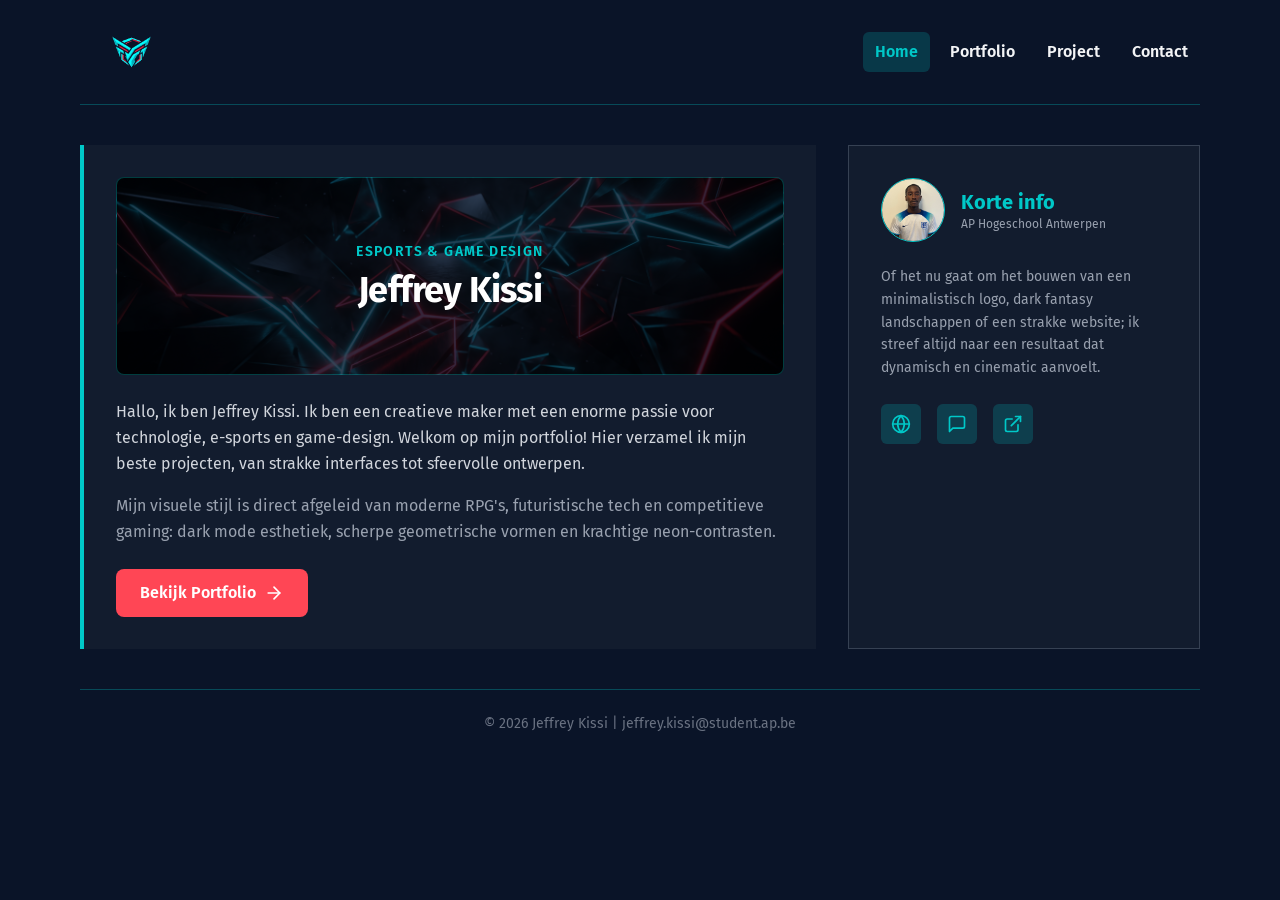
==== Index.html @ b71b8e75 "Eerste versie van mijn portfolio" ====
<!DOCTYPE html>
<html lang="nl-BE">
<head>
    <meta charset="UTF-8">
    <meta name="viewport" content="width=device-width, initial-scale=1.0">
    <title>Jeffrey Kissi - Portfolio Systeem- en Netwerkbeheer</title>
    <meta name="description" content="Portfolio van Jeffrey Kissi, student systeem- en netwerkbeheer aan AP Hogeschool met een passie voor tech, netwerken en game-design.">
    <link rel="preconnect" href="https://fonts.googleapis.com">
    <link rel="preconnect" href="https://fonts.gstatic.com" crossorigin>
    <link href="https://fonts.googleapis.com/css2?family=Fira+Sans:wght@400;600;700&display=swap" rel="stylesheet">
    <link rel="stylesheet" href="css/tailwind.css">
    <link rel="stylesheet" href="css/style.css">
</head>
<body>
    <a href="#inhoud" class="sr-only focus:not-sr-only focus:absolute focus:left-2 focus:top-2 focus:rounded-lg focus:bg-[#00C8C8] focus:px-4 focus:py-2 focus:font-bold focus:text-[#0A1428] focus-visible:outline-2 focus-visible:outline-offset-2 focus-visible:outline-white">
        Ga naar de inhoud
    </a>
    
    <div class="max-w-6xl mx-auto px-4">

        <header class="flex flex-wrap items-center justify-between py-6 border-b border-[#00C8C8]/30">
            <a href="index.html" class="rounded-md focus-visible:outline-2 focus-visible:outline-offset-2 focus-visible:outline-[#00C8C8]">
                <img src="images/logo.png" alt="Logo van Jeffrey Kissi" width="200" height="100" class="h-14 w-auto object-contain">
            </a>
            
            <input type="checkbox" id="menu-knop" class="peer sr-only">
            <label for="menu-knop" class="cursor-pointer border border-[#00C8C8] px-3 py-2 text-[#00C8C8] peer-focus-visible:outline-2 peer-focus-visible:outline-offset-2 peer-focus-visible:outline-[#00C8C8] md:hidden">
                Menu
            </label>

            <nav aria-label="Hoofdmenu" class="hidden w-full peer-checked:block md:block md:w-auto mt-4 md:mt-0">
                <ul class="flex flex-col md:flex-row md:gap-2 font-semibold">
                    <li>
                        <a href="index.html" aria-current="page" class="block px-3 py-2 rounded-md bg-[#00C8C8]/20 text-[#00C8C8] focus-visible:outline-2 focus-visible:outline-offset-2 focus-visible:outline-[#00C8C8]">Home</a>
                    </li>
                    <li>
                        <a href="portfolio.html" class="block px-3 py-2 rounded-md hover:bg-gray-800 hover:text-[#00C8C8] focus-visible:outline-2 focus-visible:outline-offset-2 focus-visible:outline-[#00C8C8]">Portfolio</a>
                    </li>
                    <li>
                        <a href="project.html" class="block px-3 py-2 rounded-md hover:bg-gray-800 hover:text-[#00C8C8] focus-visible:outline-2 focus-visible:outline-offset-2 focus-visible:outline-[#00C8C8]">Project</a>
                    </li>
                    <li>
                        <a href="contact.html" class="block px-3 py-2 rounded-md hover:bg-gray-800 hover:text-[#00C8C8] focus-visible:outline-2 focus-visible:outline-offset-2 focus-visible:outline-[#00C8C8]">Contact</a>
                    </li>
                </ul>
            </nav>
        </header>

        <div class="grid grid-cols-1 md:grid-cols-3 gap-8 py-10">
            
            <main id="inhoud" class="md:col-span-2 bg-gray-800/40 p-8 border-l-4 border-[#00C8C8]">
                <div class="bg-[url(../images/sfeerbeeld3.jpg)] bg-cover bg-center bg-gray-700 bg-blend-multiply px-6 py-16 mb-6 text-center border border-[#00C8C8]/30 rounded-lg">
                    <p class="text-sm font-semibold uppercase tracking-widest text-[#00C8C8] mb-2">Esports &amp; Game Design</p>
                    <h1 class="text-4xl font-bold tracking-tight text-white">Jeffrey Kissi</h1>
                </div>

                <p class="text-gray-300 leading-relaxed mb-4">
                    Hallo, ik ben Jeffrey Kissi. Ik ben een creatieve maker met een enorme passie voor technologie, e-sports en game-design. Welkom op mijn portfolio! Hier verzamel ik mijn beste projecten, van strakke interfaces tot sfeervolle ontwerpen.
                </p>
                <p class="text-gray-400 leading-relaxed mb-6">
                    Mijn visuele stijl is direct afgeleid van moderne RPG's, futuristische tech en competitieve gaming: dark mode esthetiek, scherpe geometrische vormen en krachtige neon-contrasten.
                </p>

                <a href="portfolio.html" class="inline-flex items-center gap-2 bg-[#FF4655] hover:bg-red-600 text-white font-semibold py-3 px-6 rounded-lg focus-visible:outline-2 focus-visible:outline-offset-2 focus-visible:outline-[#00C8C8]">
                    Bekijk Portfolio
                    <svg xmlns="http://www.w3.org/2000/svg" width="24" height="24" viewBox="0 0 24 24" fill="none" stroke="currentColor" stroke-width="2" stroke-linecap="round" stroke-linejoin="round" class="size-5" aria-hidden="true"><path d="M5 12h14"/><path d="m12 5 7 7-7 7"/></svg>
                </a>
            </main>

            <aside class="bg-gray-800/40 p-8 border border-gray-700">
                <div class="flex items-center gap-4 mb-6">
                    <img src="images/prof-foto.jpeg" alt="Portretfoto van Jeffrey Kissi" width="800" height="1066" class="size-16 rounded-full object-cover border border-[#00C8C8]">
                    <div>
                        <h2 class="font-bold text-xl text-[#00C8C8]">Korte info</h2>
                        <p class="text-xs text-gray-400">AP Hogeschool Antwerpen</p>
                    </div>
                </div>
                <p class="text-gray-400 text-sm leading-relaxed mb-6">
                    Of het nu gaat om het bouwen van een minimalistisch logo, dark fantasy landschappen of een strakke website; ik streef altijd naar een resultaat dat dynamisch en cinematic aanvoelt.
                </p>
                <div class="flex gap-4">
                    <a href="https://facebook.com" class="inline-flex items-center justify-center size-10 bg-[#00C8C8]/20 text-[#00C8C8] hover:bg-[#00C8C8] hover:text-[#0A1428] rounded-md focus-visible:outline-2 focus-visible:outline-offset-2 focus-visible:outline-[#00C8C8]">
                        <svg xmlns="http://www.w3.org/2000/svg" width="24" height="24" viewBox="0 0 24 24" fill="none" stroke="currentColor" stroke-width="2" stroke-linecap="round" stroke-linejoin="round" class="size-5" aria-hidden="true"><circle cx="12" cy="12" r="10"/><path d="M12 2a15.3 15.3 0 0 1 4 10 15.3 15.3 0 0 1-4 10 15.3 15.3 0 0 1-4-10 15.3 15.3 0 0 1 4-10z"/><path d="M2 12h20"/></svg>
                        <span class="sr-only">Volg mij online</span>
                    </a>
                    <a href="https://instagram.com" class="inline-flex items-center justify-center size-10 bg-[#00C8C8]/20 text-[#00C8C8] hover:bg-[#00C8C8] hover:text-[#0A1428] rounded-md focus-visible:outline-2 focus-visible:outline-offset-2 focus-visible:outline-[#00C8C8]">
                        <svg xmlns="http://www.w3.org/2000/svg" width="24" height="24" viewBox="0 0 24 24" fill="none" stroke="currentColor" stroke-width="2" stroke-linecap="round" stroke-linejoin="round" class="size-5" aria-hidden="true"><path d="M21 15a2 2 0 0 1-2 2H7l-4 4V5a2 2 0 0 1 2-2h14a2 2 0 0 1 2 2z"/></svg>
                        <span class="sr-only">Stuur een bericht</span>
                    </a>
                    <a href="https://youtube.com" class="inline-flex items-center justify-center size-10 bg-[#00C8C8]/20 text-[#00C8C8] hover:bg-[#00C8C8] hover:text-[#0A1428] rounded-md focus-visible:outline-2 focus-visible:outline-offset-2 focus-visible:outline-[#00C8C8]">
                        <svg xmlns="http://www.w3.org/2000/svg" width="24" height="24" viewBox="0 0 24 24" fill="none" stroke="currentColor" stroke-width="2" stroke-linecap="round" stroke-linejoin="round" class="size-5" aria-hidden="true"><path d="M18 13v6a2 2 0 0 1-2 2H5a2 2 0 0 1-2-2V8a2 2 0 0 1 2-2h6"/><polyline points="15 3 21 3 21 9"/><line x1="10" x2="21" y1="14" y2="3"/></svg>
                        <span class="sr-only">Externe links</span>
                    </a>
                </div>
            </aside>
            
        </div>

        <footer class="border-t border-[#00C8C8]/30 py-6 text-center text-sm text-gray-500">
            <p>&copy; 2026 Jeffrey Kissi | jeffrey.kissi@student.ap.be</p>
        </footer>

    </div>
</body>
</html>
---- css/style.css ----
body {
    background-color: #0A1428;
    color: #f3f4f6;
    font-family: "Fira Sans", sans-serif;
}
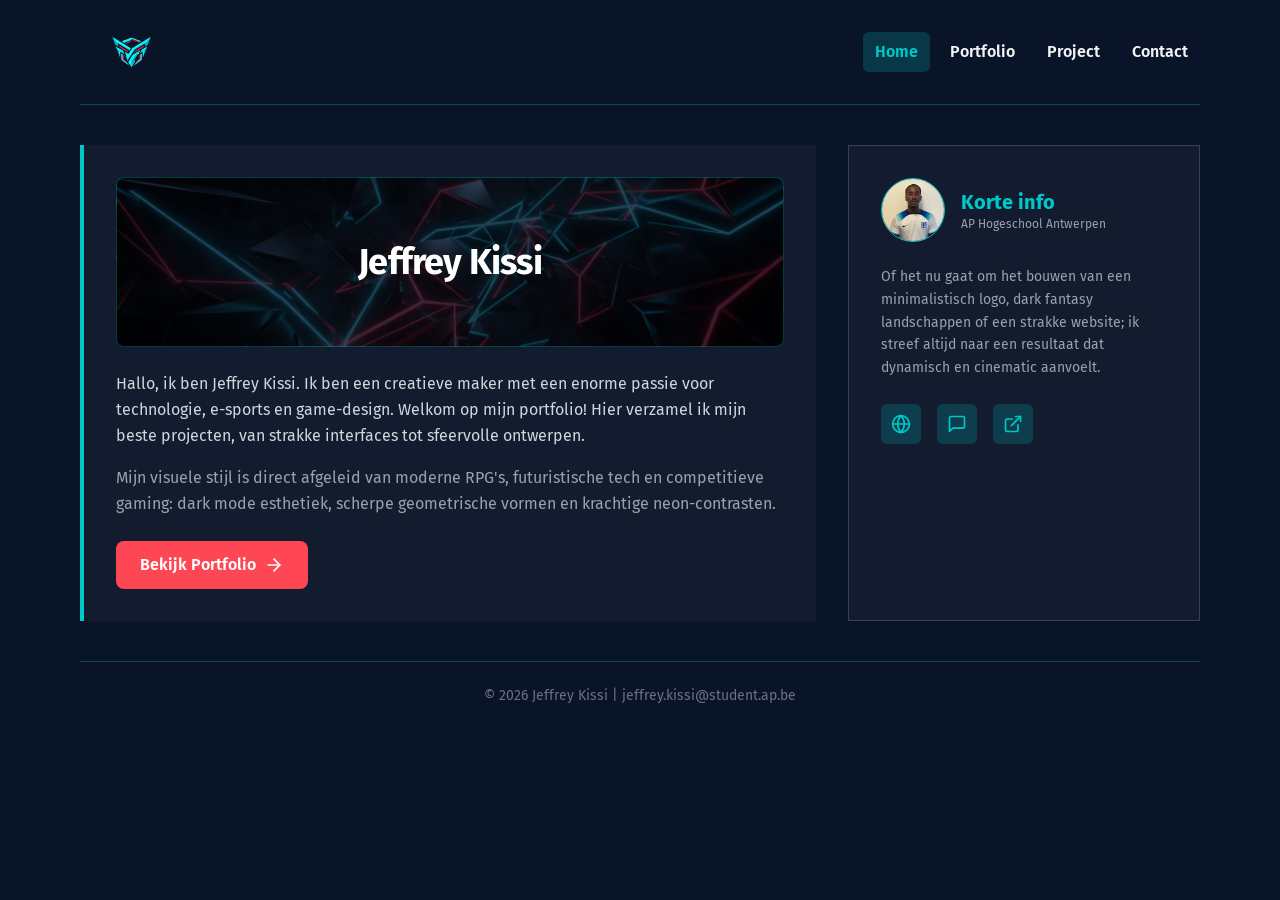
==== commit 0b1fb9c3: "Aanpassingen eerste versie portfolio" ====
--- a/Index.html
+++ b/Index.html
@@ -50,7 +50,6 @@
             
             <main id="inhoud" class="md:col-span-2 bg-gray-800/40 p-8 border-l-4 border-[#00C8C8]">
                 <div class="bg-[url(../images/sfeerbeeld3.jpg)] bg-cover bg-center bg-gray-700 bg-blend-multiply px-6 py-16 mb-6 text-center border border-[#00C8C8]/30 rounded-lg">
-                    <p class="text-sm font-semibold uppercase tracking-widest text-[#00C8C8] mb-2">Esports &amp; Game Design</p>
                     <h1 class="text-4xl font-bold tracking-tight text-white">Jeffrey Kissi</h1>
                 </div>
 
